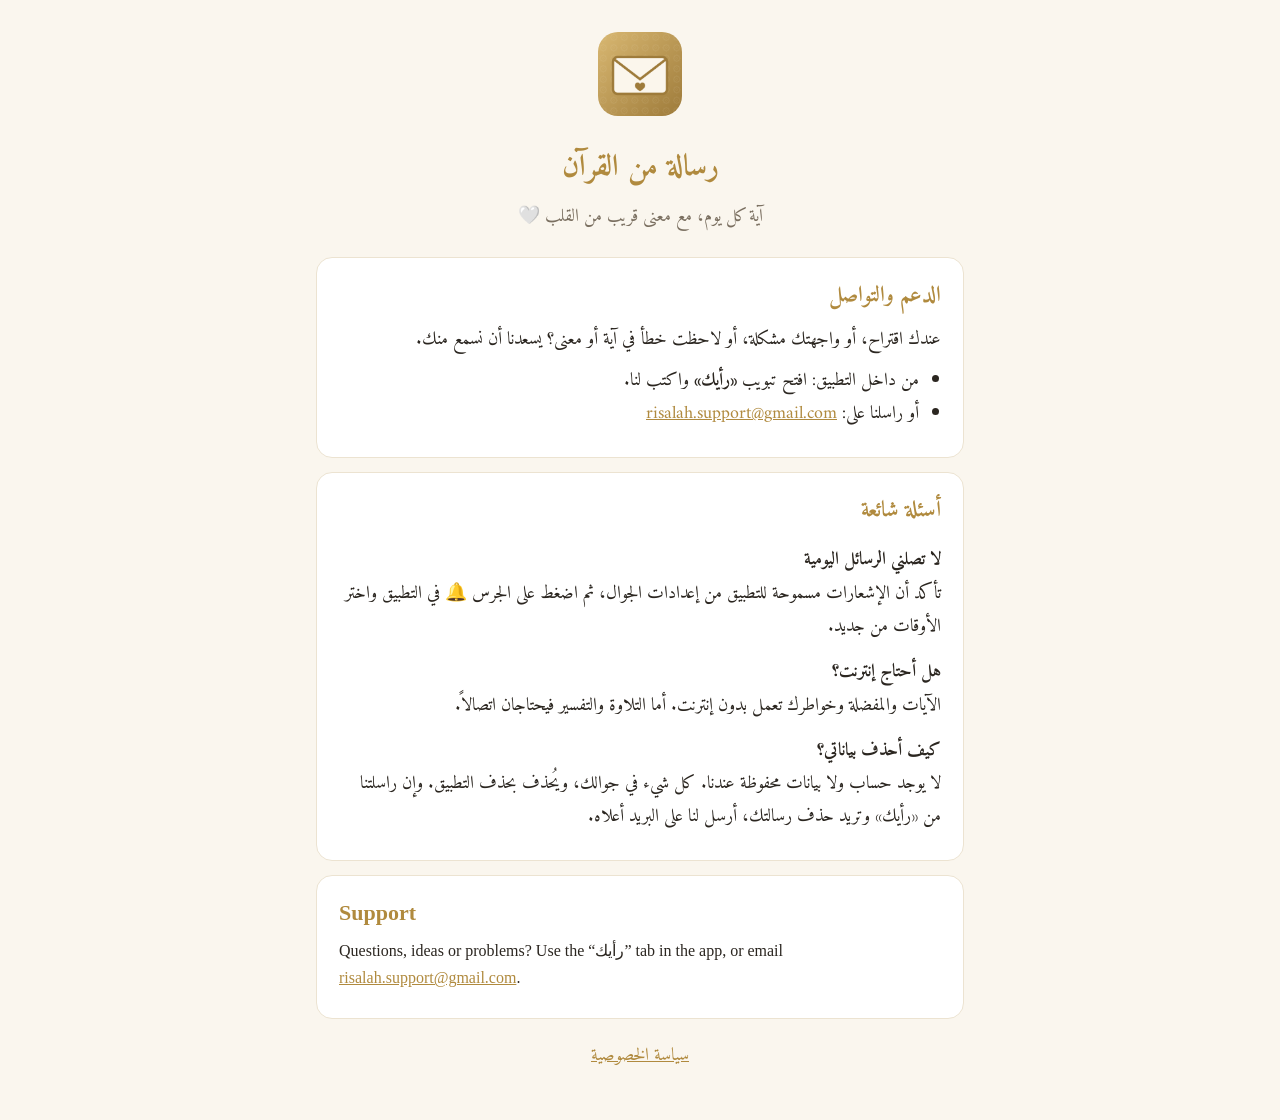
==== index.html @ c06386a3 "Privacy policy and support pages for رسالة من القرآن Co-Authored-By: Claude Opus 5.5 <noreply@anthro" ====
<!doctype html>
<html lang="ar" dir="rtl">
<head>
<meta charset="utf-8">
<meta name="viewport" content="width=device-width, initial-scale=1">
<title>الدعم · رسالة من القرآن</title>
<link rel="stylesheet" href="style.css">
</head>
<body>
<main>
  <header>
    <img src="icon.png" alt="" class="icon">
    <h1>رسالة من القرآن</h1>
    <p class="sub">آية كل يوم، مع معنى قريب من القلب 🤍</p>
  </header>

  <section>
    <h2>الدعم والتواصل</h2>
    <p>عندك اقتراح، أو واجهتك مشكلة، أو لاحظت خطأ في آية أو معنى؟ يسعدنا أن نسمع منك.</p>
    <ul>
      <li>من داخل التطبيق: افتح تبويب <b>«رأيك»</b> واكتب لنا.</li>
      <li>أو راسلنا على: <a href="mailto:risalah.support@gmail.com">risalah.support@gmail.com</a></li>
    </ul>
  </section>

  <section>
    <h2>أسئلة شائعة</h2>
    <h3>لا تصلني الرسائل اليومية</h3>
    <p>تأكد أن الإشعارات مسموحة للتطبيق من إعدادات الجوال، ثم اضغط على الجرس 🔔 في التطبيق واختر الأوقات من جديد.</p>
    <h3>هل أحتاج إنترنت؟</h3>
    <p>الآيات والمفضلة وخواطرك تعمل بدون إنترنت. أما التلاوة والتفسير فيحتاجان اتصالاً.</p>
    <h3>كيف أحذف بياناتي؟</h3>
    <p>لا يوجد حساب ولا بيانات محفوظة عندنا. كل شيء في جوالك، ويُحذف بحذف التطبيق. وإن راسلتنا من «رأيك» وتريد حذف رسالتك، أرسل لنا على البريد أعلاه.</p>
  </section>

  <section class="en" dir="ltr" lang="en">
    <h2>Support</h2>
    <p>Questions, ideas or problems? Use the “رأيك” tab in the app, or email <a href="mailto:risalah.support@gmail.com">risalah.support@gmail.com</a>.</p>
  </section>

  <footer><a href="privacy.html">سياسة الخصوصية</a></footer>
</main>
</body>
</html>
---- style.css ----
@import url('https://fonts.googleapis.com/css2?family=Amiri:wght@400;700&display=swap');

:root {
  --bg: #faf6ee;
  --card: #ffffff;
  --ink: #2b2620;
  --muted: #7a6f60;
  --gold: #b08a3e;
  --line: #ece3d1;
}
@media (prefers-color-scheme: dark) {
  :root {
    --bg: #15130f;
    --card: #1f1c17;
    --ink: #f1ebe0;
    --muted: #a99d8a;
    --gold: #d4b06a;
    --line: #2f2a22;
  }
}

* { box-sizing: border-box; }
body {
  margin: 0;
  background: var(--bg);
  color: var(--ink);
  font-family: 'Amiri', serif;
  font-size: 18px;
  line-height: 1.85;
}
main {
  max-width: 680px;
  margin: 0 auto;
  padding: 32px 16px 48px;
}
header { text-align: center; margin-bottom: 24px; }
.icon { width: 84px; height: 84px; border-radius: 20px; }
h1 { color: var(--gold); font-size: 30px; margin: 12px 0 0; }
.sub { color: var(--muted); margin: 4px 0 0; }
section {
  background: var(--card);
  border: 1px solid var(--line);
  border-radius: 16px;
  padding: 18px 22px;
  margin-bottom: 14px;
}
h2 { color: var(--gold); font-size: 22px; margin: 0 0 6px; }
h3 { font-size: 18px; margin: 12px 0 0; }
p { margin: 0 0 8px; }
ul { margin: 0 0 8px; padding-inline-start: 22px; }
a { color: var(--gold); }
.en { font-family: Georgia, serif; font-size: 16px; line-height: 1.7; }
footer { text-align: center; margin-top: 20px; }
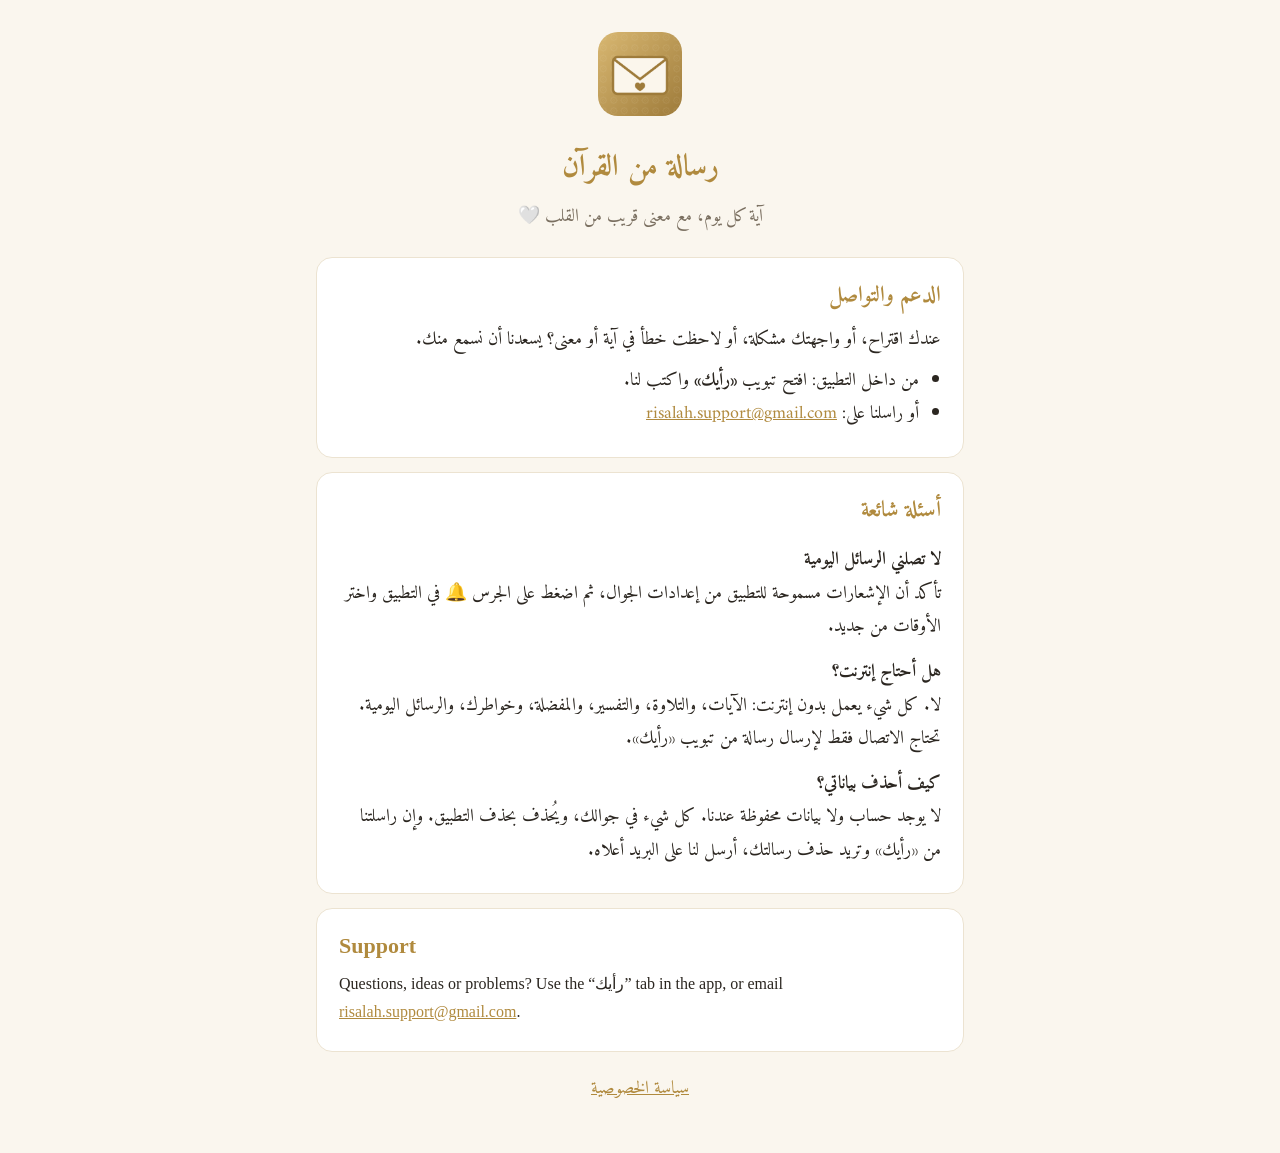
==== commit d6dc6159: "Recitation and tafsir now work offline Co-Authored-By: Claude Opus 5.5 <noreply@anthropic.com>" ====
--- a/index.html
+++ b/index.html
@@ -28,7 +28,7 @@
     <h3>لا تصلني الرسائل اليومية</h3>
     <p>تأكد أن الإشعارات مسموحة للتطبيق من إعدادات الجوال، ثم اضغط على الجرس 🔔 في التطبيق واختر الأوقات من جديد.</p>
     <h3>هل أحتاج إنترنت؟</h3>
-    <p>الآيات والمفضلة وخواطرك تعمل بدون إنترنت. أما التلاوة والتفسير فيحتاجان اتصالاً.</p>
+    <p>لا. كل شيء يعمل بدون إنترنت: الآيات، والتلاوة، والتفسير، والمفضلة، وخواطرك، والرسائل اليومية. تحتاج الاتصال فقط لإرسال رسالة من تبويب «رأيك».</p>
     <h3>كيف أحذف بياناتي؟</h3>
     <p>لا يوجد حساب ولا بيانات محفوظة عندنا. كل شيء في جوالك، ويُحذف بحذف التطبيق. وإن راسلتنا من «رأيك» وتريد حذف رسالتك، أرسل لنا على البريد أعلاه.</p>
   </section>
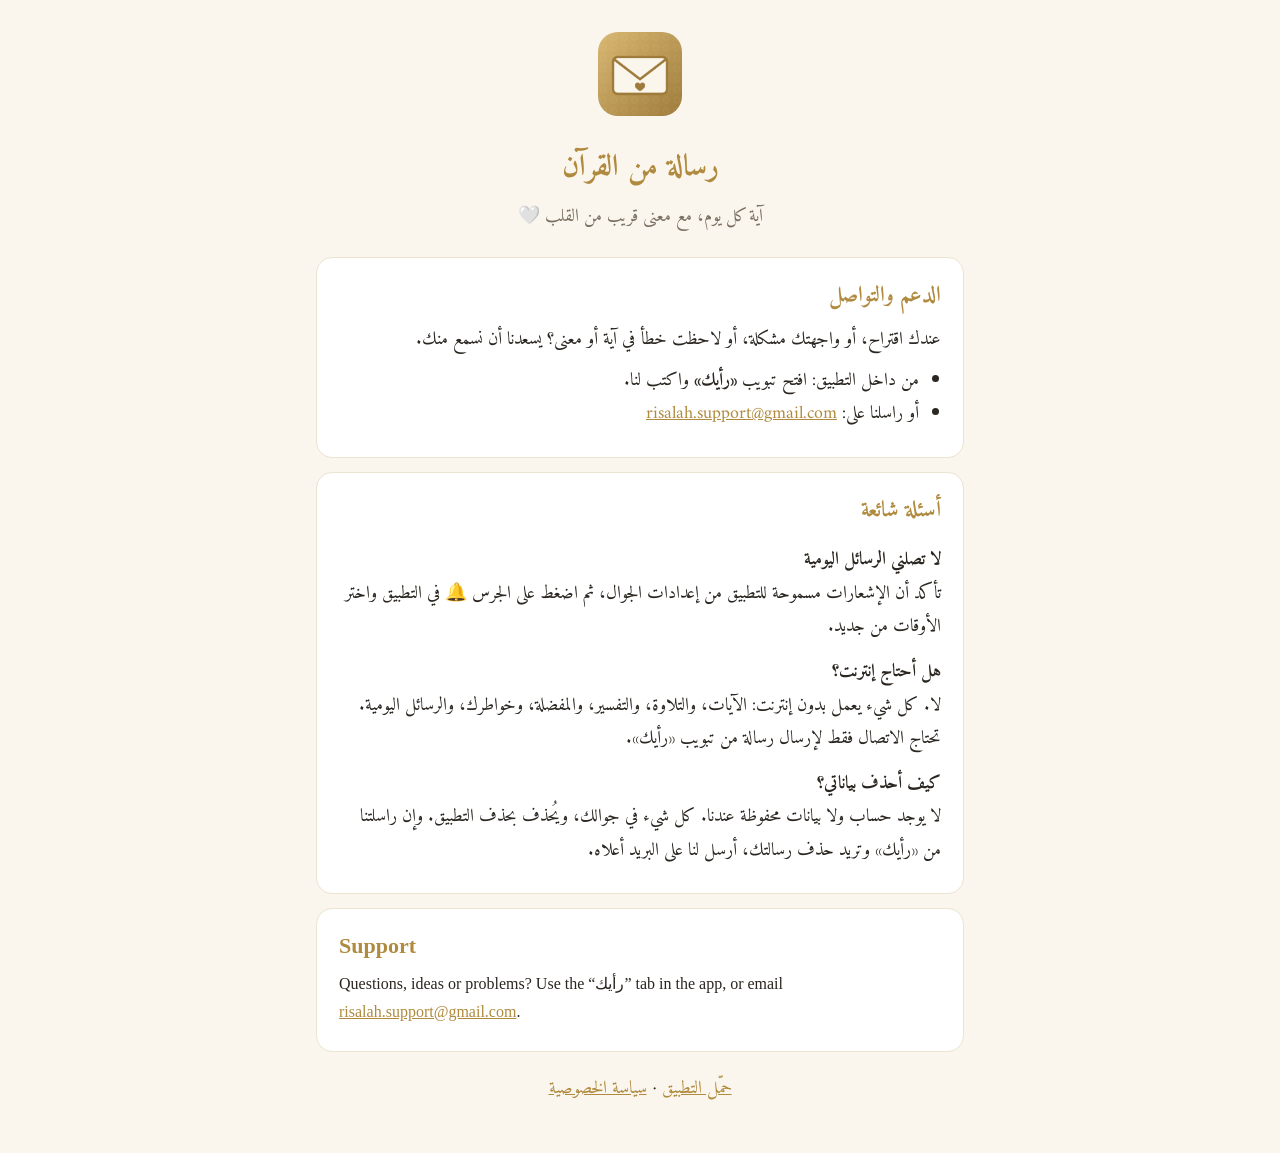
==== commit 5b922a95: "Add download page (get.html) with App Store button Co-Authored-By: Claude Fable 5.2 <noreply@anthrop" ====
--- a/index.html
+++ b/index.html
@@ -38,7 +38,7 @@
     <p>Questions, ideas or problems? Use the “رأيك” tab in the app, or email <a href="mailto:risalah.support@gmail.com">risalah.support@gmail.com</a>.</p>
   </section>
 
-  <footer><a href="privacy.html">سياسة الخصوصية</a></footer>
+  <footer><a href="get.html">حمّل التطبيق</a> · <a href="privacy.html">سياسة الخصوصية</a></footer>
 </main>
 </body>
 </html>
